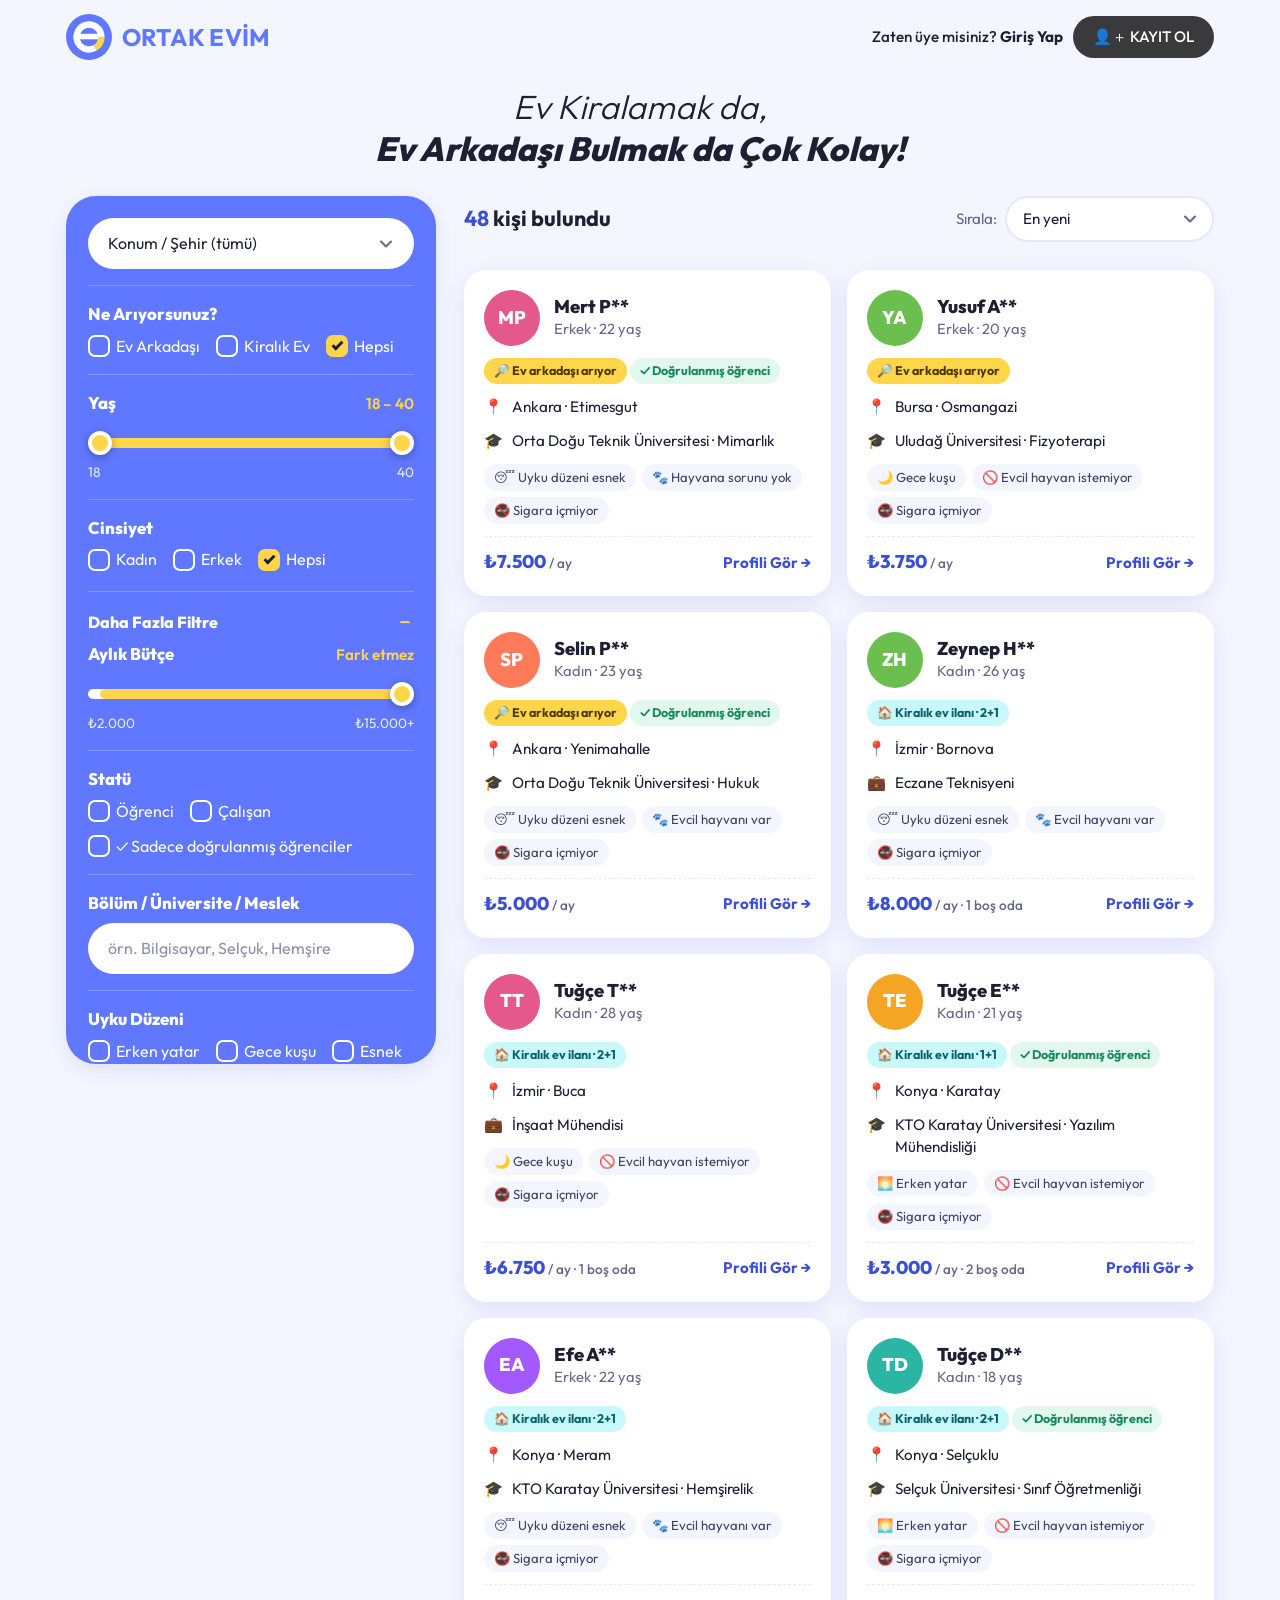
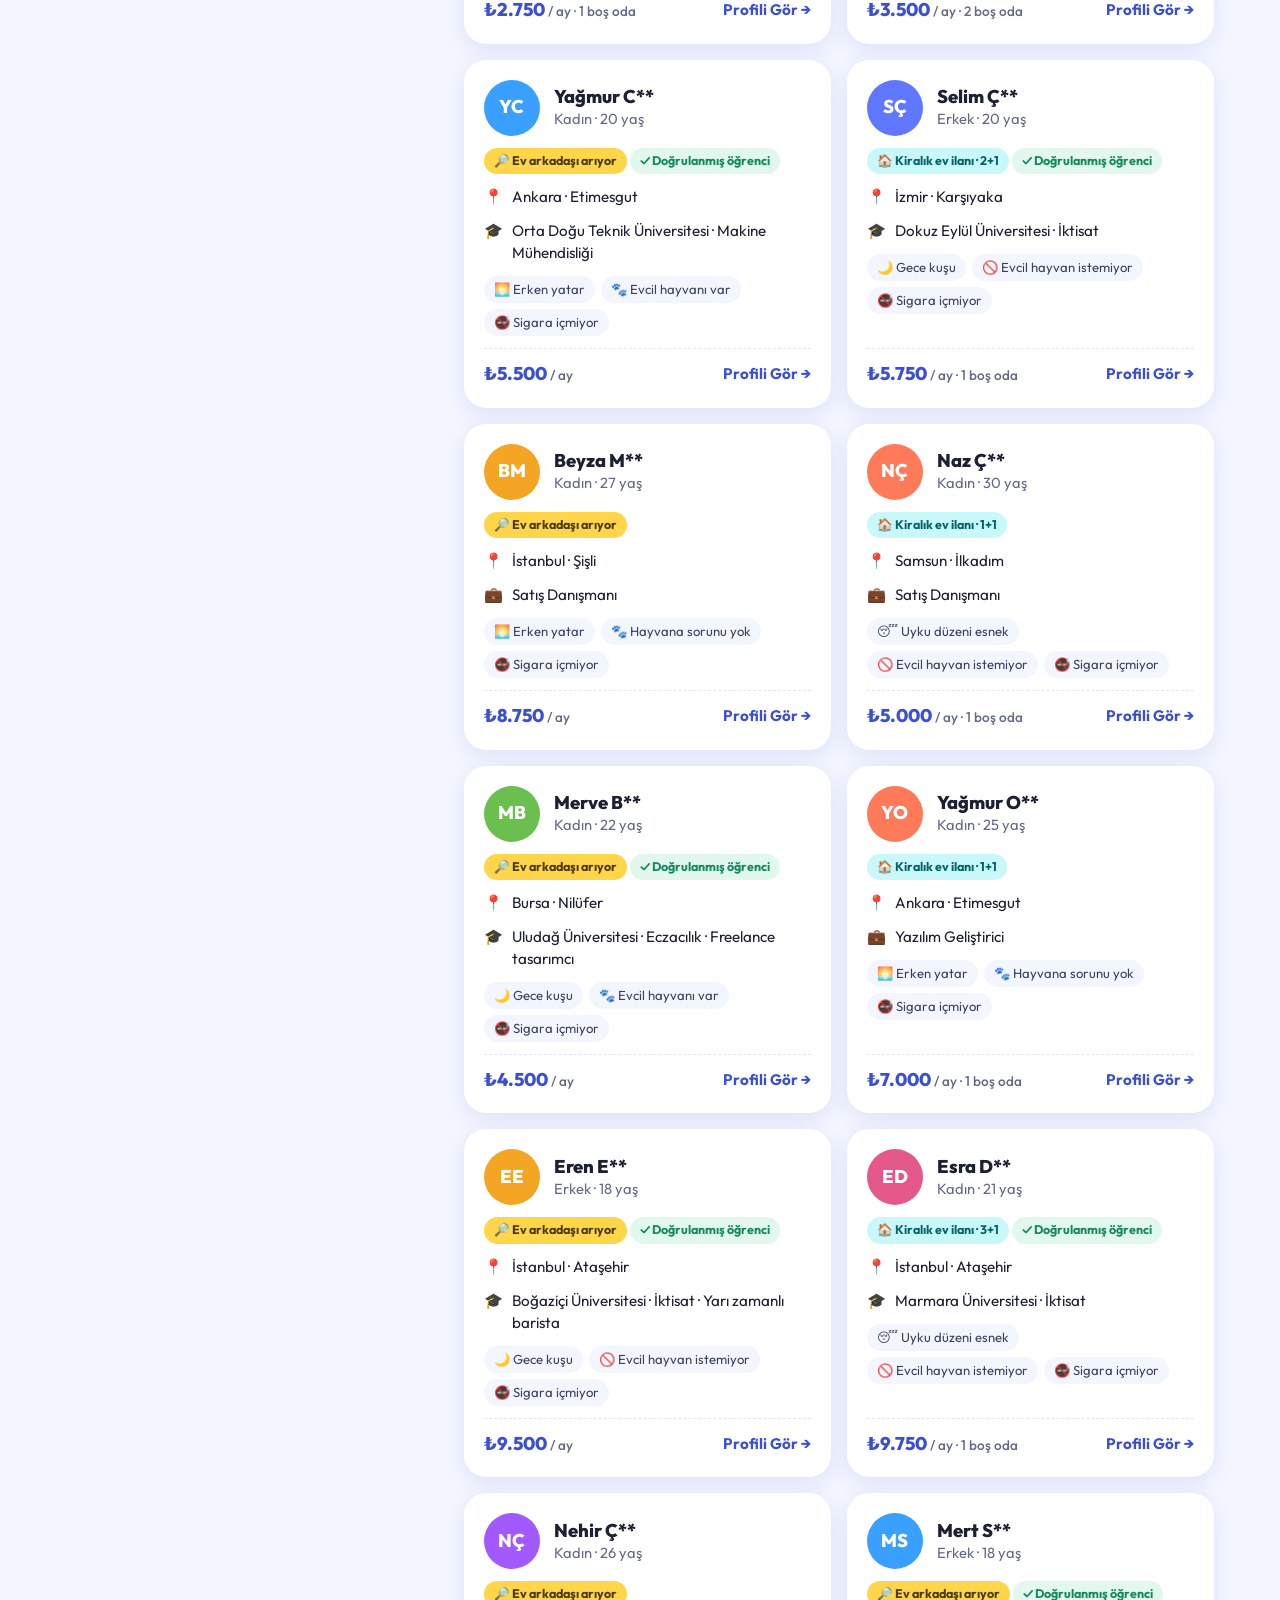
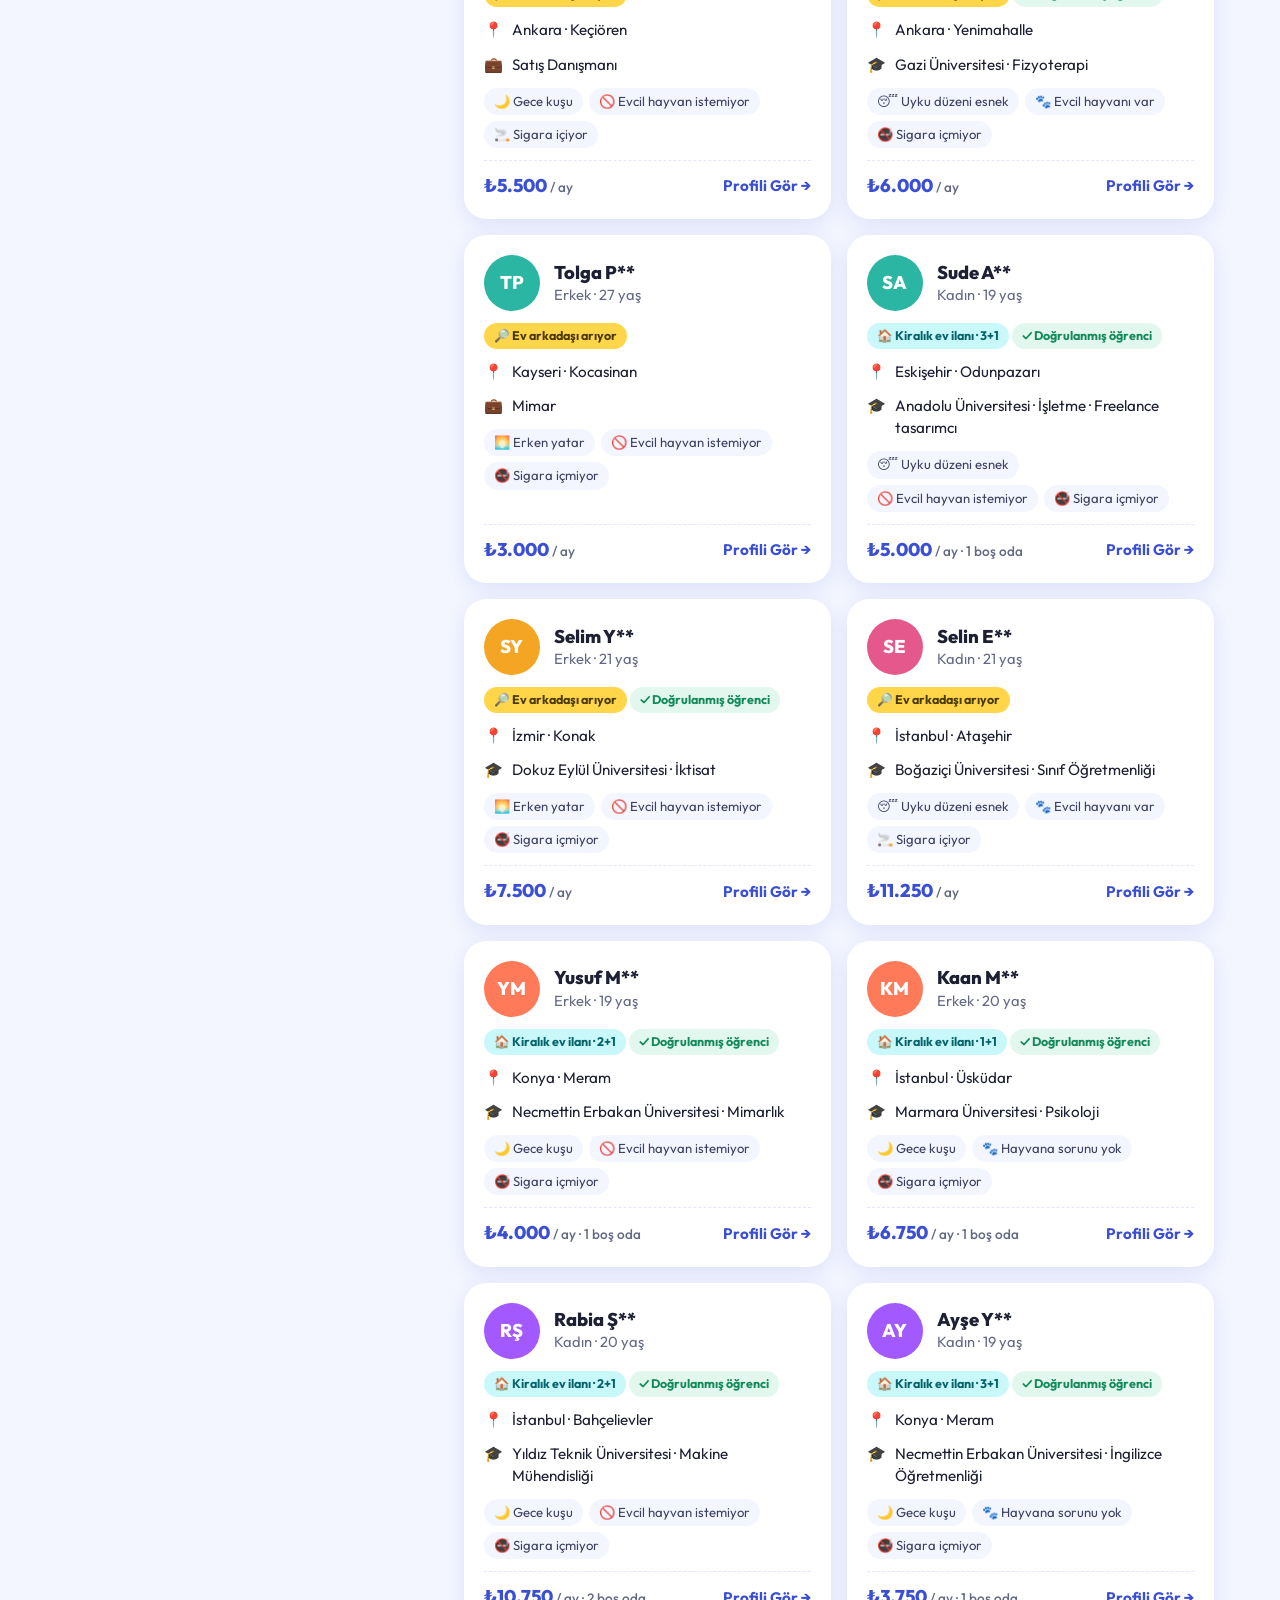
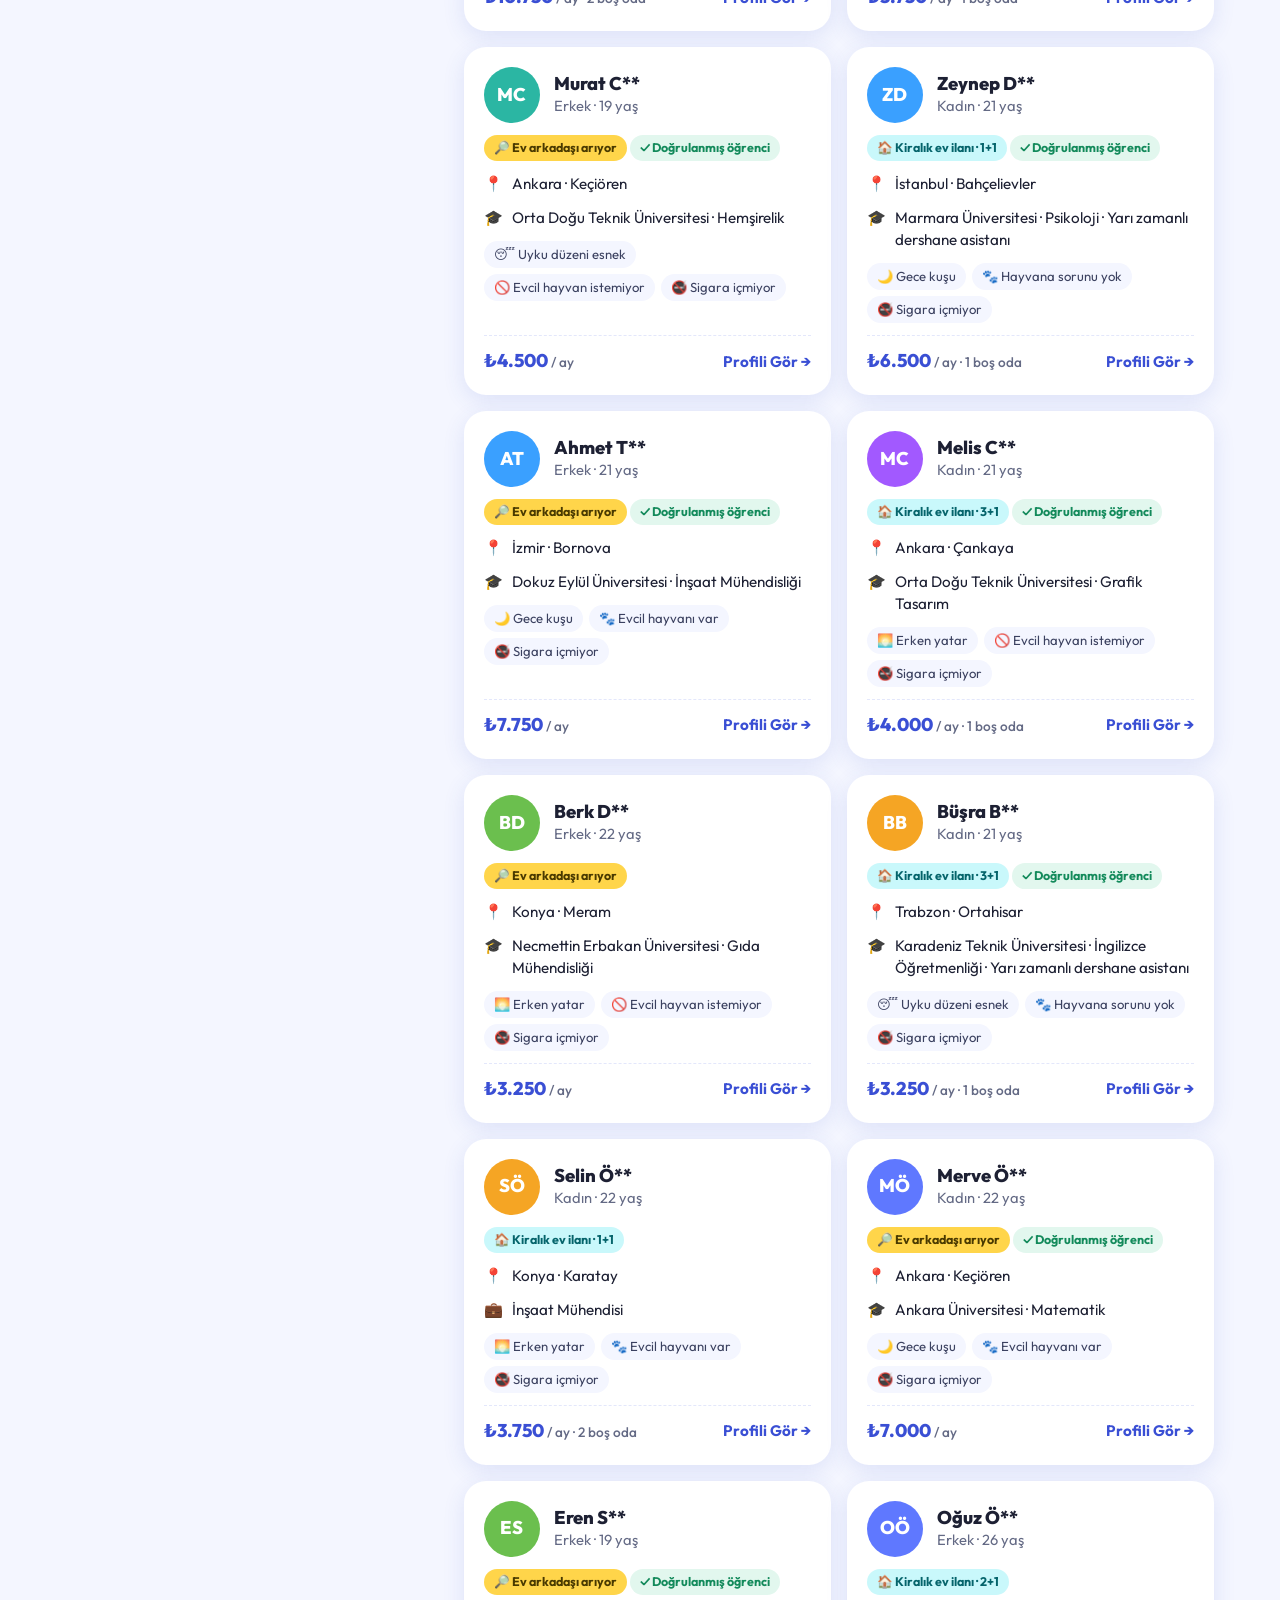
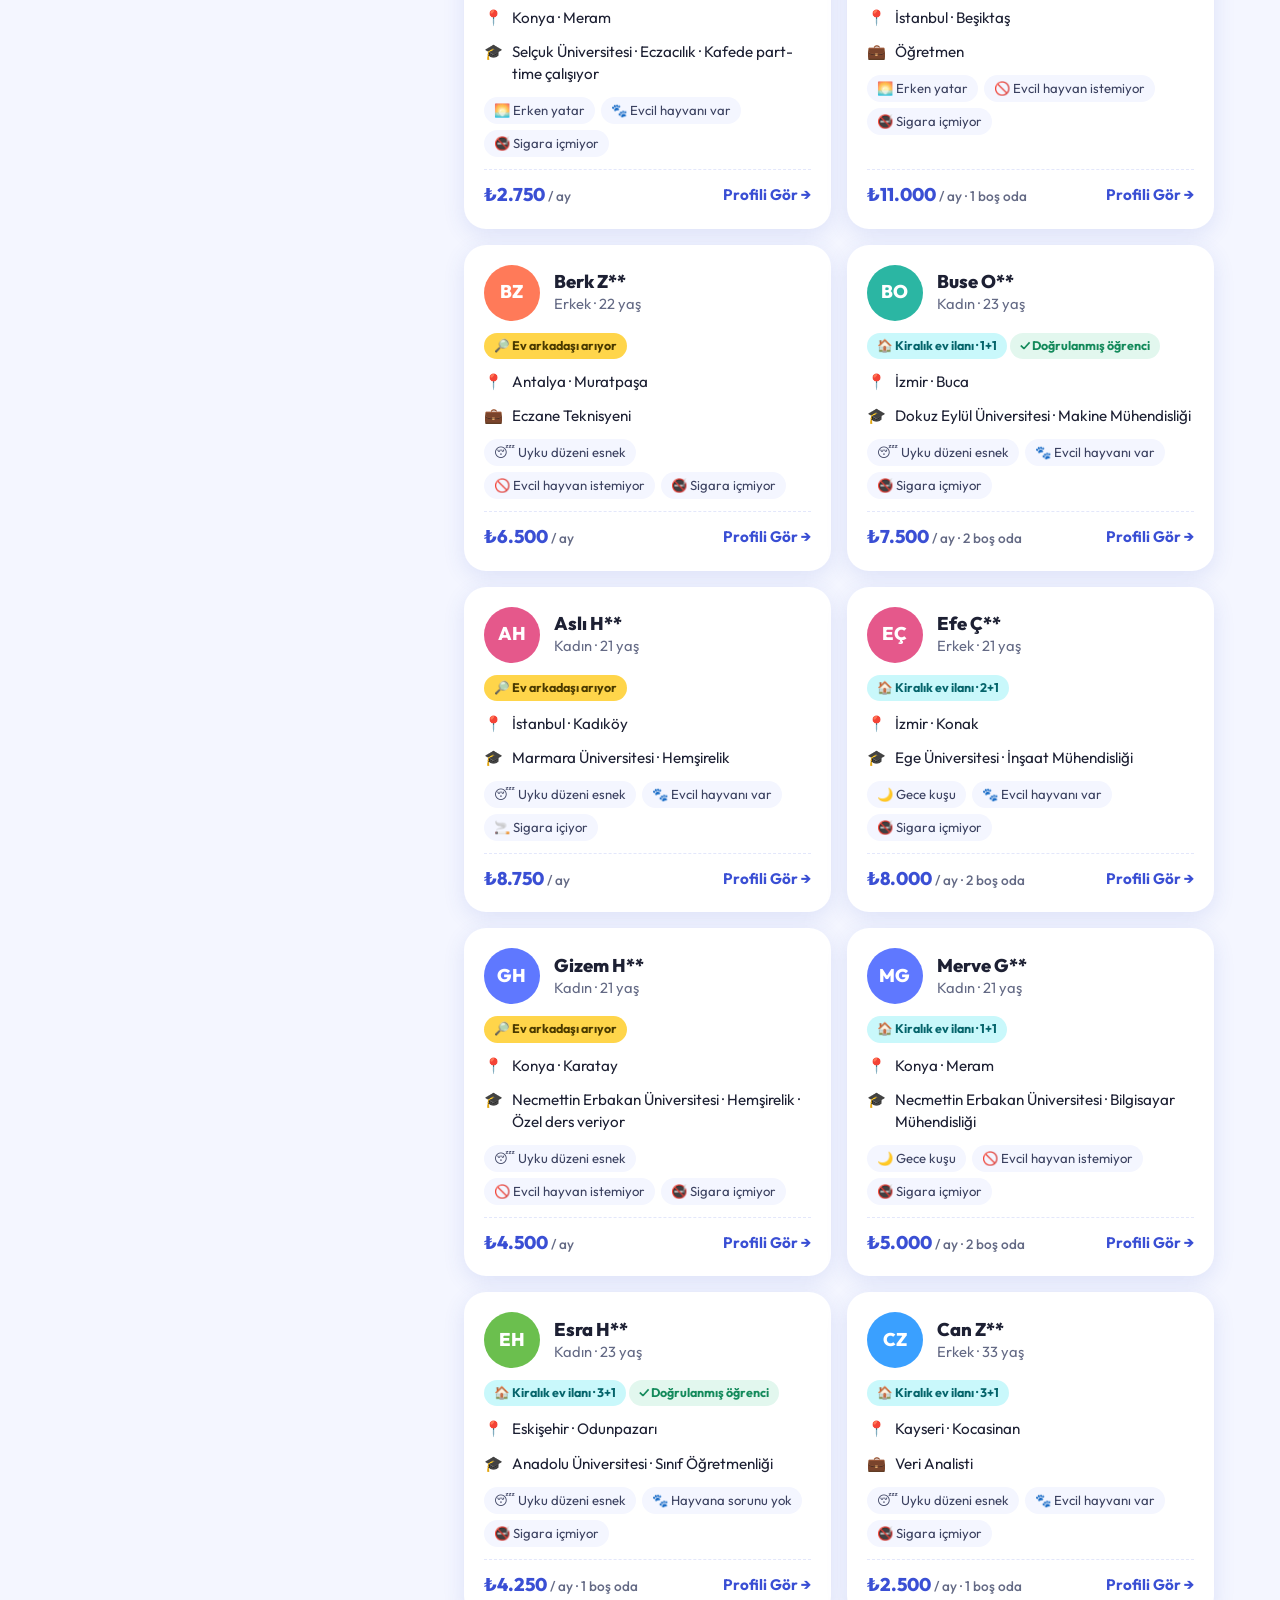
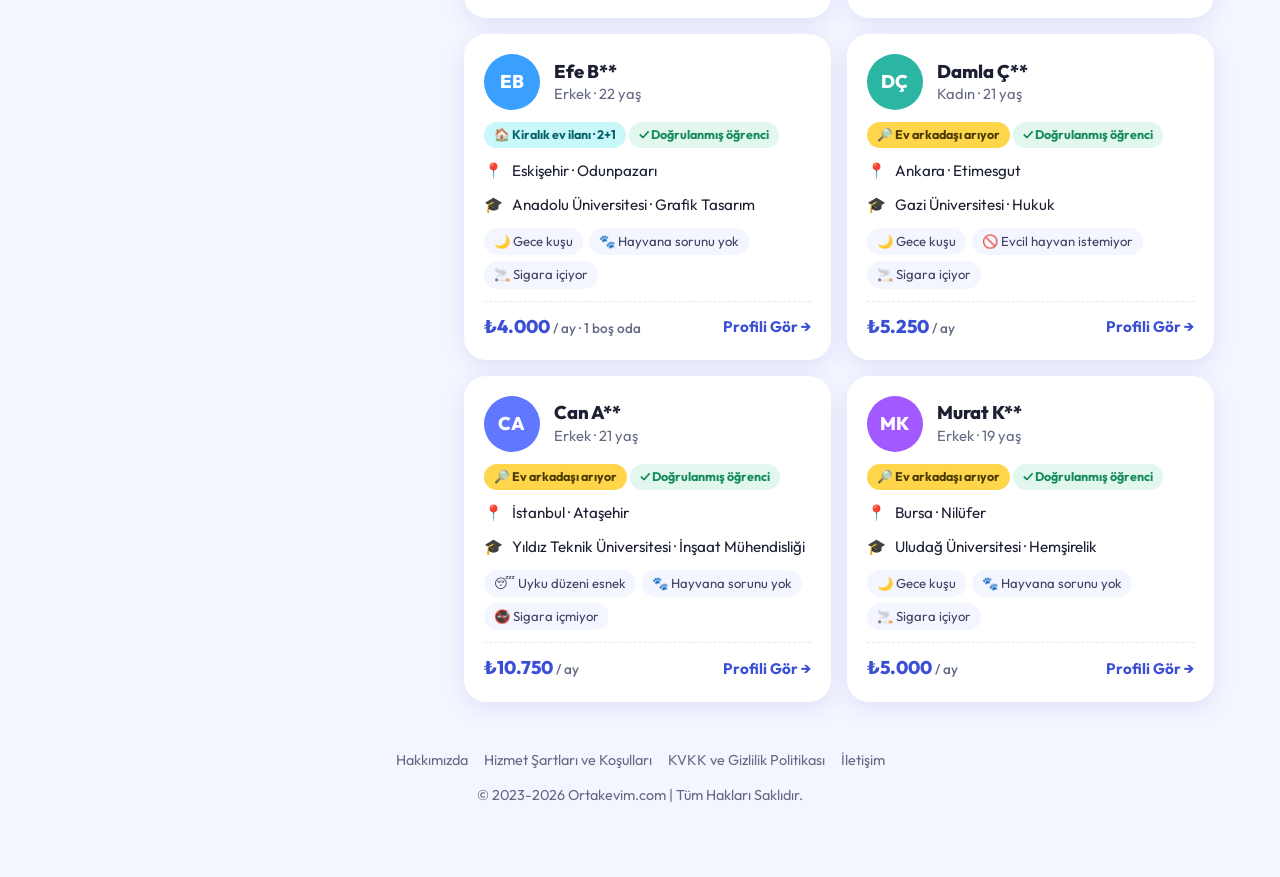
==== ortak-evim/index.html @ d99aea4a "Add Ortak Evim user filter and profile view prototype (HTML) Filter panel with 11 filters, 48 mock u" ====
<!DOCTYPE html>
<html lang="tr">
<head>
  <meta charset="utf-8">
  <meta name="viewport" content="width=device-width, initial-scale=1">
  <title>Ortak Evim | Ev Arkadaşı Bul</title>
  <meta name="description" content="Konum, yaş, bütçe ve yaşam tarzına göre ev arkadaşı ve kiralık ev ilanlarını filtrele.">
  <link rel="preconnect" href="https://fonts.googleapis.com">
  <link rel="preconnect" href="https://fonts.gstatic.com" crossorigin>
  <link href="https://fonts.googleapis.com/css2?family=Outfit:ital,wght@0,300;0,500;0,700;0,800;1,300;1,800&display=swap" rel="stylesheet">
  <link rel="stylesheet" href="assets/css/style.css">
</head>
<body>
<div class="page">

  <header class="topbar">
    <a class="brand" href="index.html" aria-label="Ortak Evim ana sayfa">
      <svg viewBox="0 0 100 100" aria-hidden="true">
        <circle cx="50" cy="50" r="50" fill="#5f78ff"/>
        <path d="M77 50A27 27 0 1 0 63.5 73.4" fill="none" stroke="#fff" stroke-width="14"/>
        <rect x="23" y="43" width="54" height="12" fill="#fff"/>
        <path d="M77 50A27 27 0 0 1 63.5 73.4" fill="none" stroke="#ffd54a" stroke-width="14"/>
      </svg>
      ORTAK EVİM
    </a>
    <nav aria-label="Hesap">
      <a class="hide-sm" href="#">Zaten üye misiniz? <strong>Giriş Yap</strong></a>
      <a class="btn-pill btn-dark" href="#">👤＋ KAYIT OL</a>
    </nav>
  </header>

  <section class="hero">
    <h1>Ev Kiralamak da, <strong>Ev Arkadaşı Bulmak da Çok Kolay!</strong></h1>
  </section>

  <div class="layout">

    <!-- ================= FİLTRE PANELİ ================= -->
    <form class="filters" id="filterForm" aria-label="Filtreler" autocomplete="off" onsubmit="return false">
      <h2 class="sr-only">Filtreler</h2>

      <!-- 1. Konum -->
      <div class="group">
        <label class="sr-only" for="fSehir">Konum / Şehir</label>
        <select id="fSehir" class="select-pill"></select>
      </div>

      <!-- 2. Ne arıyorsunuz -->
      <div class="group">
        <p class="field-title">Ne Arıyorsunuz?</p>
        <div class="checks" data-group="tur">
          <label><input type="checkbox" value="ev-arkadasi"> Ev Arkadaşı</label>
          <label><input type="checkbox" value="kiralik-ev"> Kiralık Ev</label>
          <label><input type="checkbox" value="all"> Hepsi</label>
        </div>
      </div>

      <!-- 3. Yaş -->
      <div class="group">
        <p class="field-title">Yaş <small id="yasLabel">18 – 40</small></p>
        <div class="range" id="yasRange">
          <div class="track"></div><div class="fill"></div>
          <input type="range" id="fYasMin" min="18" max="40" step="1" value="18" aria-label="En düşük yaş">
          <input type="range" id="fYasMax" min="18" max="40" step="1" value="40" aria-label="En yüksek yaş">
        </div>
        <div class="range-scale"><span>18</span><span>40</span></div>
      </div>

      <!-- 4. Cinsiyet -->
      <div class="group">
        <p class="field-title">Cinsiyet</p>
        <div class="checks" data-group="cins">
          <label><input type="checkbox" value="kadin"> Kadın</label>
          <label><input type="checkbox" value="erkek"> Erkek</label>
          <label><input type="checkbox" value="all"> Hepsi</label>
        </div>
      </div>

      <!-- Detaylı filtreler (teklif formundaki yaşam tarzı kriterleri) -->
      <details class="more" id="moreFilters">
        <summary>Daha Fazla Filtre</summary>

        <div class="group">
          <p class="field-title">Aylık Bütçe <small id="butceLabel">Fark etmez</small></p>
          <div class="range" id="butceRange">
            <div class="track"></div><div class="fill"></div>
            <input type="range" id="fButce" min="2000" max="15000" step="500" value="15000" aria-label="En yüksek aylık bütçe">
          </div>
          <div class="range-scale"><span>₺2.000</span><span>₺15.000+</span></div>
        </div>

        <div class="group">
          <p class="field-title">Statü</p>
          <div class="checks" data-group="statu">
            <label><input type="checkbox" value="ogrenci"> Öğrenci</label>
            <label><input type="checkbox" value="calisan"> Çalışan</label>
          </div>
          <div class="checks" style="margin-top:12px">
            <label><input type="checkbox" id="fDogru"> ✓ Sadece doğrulanmış öğrenciler</label>
          </div>
        </div>

        <div class="group">
          <label class="field-title" for="fQ">Bölüm / Üniversite / Meslek</label>
          <input type="search" id="fQ" class="input-pill" placeholder="örn. Bilgisayar, Selçuk, Hemşire">
        </div>

        <div class="group">
          <p class="field-title">Uyku Düzeni</p>
          <div class="checks" data-group="uyku">
            <label><input type="checkbox" value="erken"> Erken yatar</label>
            <label><input type="checkbox" value="gece"> Gece kuşu</label>
            <label><input type="checkbox" value="esnek"> Esnek</label>
          </div>
        </div>

        <div class="group">
          <p class="field-title">Ders / Çalışma Düzeni</p>
          <div class="checks checks--col" data-group="calisma">
            <label><input type="checkbox" value="sessiz"> Evde sessizlik ister</label>
            <label><input type="checkbox" value="disari"> Dışarıda çalışır</label>
            <label><input type="checkbox" value="esnek"> Fark etmez</label>
          </div>
        </div>

        <div class="group">
          <p class="field-title">Evcil Hayvan</p>
          <div class="checks checks--col" data-group="hayvan">
            <label><input type="checkbox" value="sahibi"> Evcil hayvanı var</label>
            <label><input type="checkbox" value="sorun-degil"> Hayvana sorunu yok</label>
            <label><input type="checkbox" value="istemiyor"> Evcil hayvan istemiyor</label>
          </div>
        </div>

        <div class="group">
          <p class="field-title">Sigara</p>
          <div class="checks" data-group="sigara">
            <label><input type="checkbox" value="icmiyor"> İçmiyor</label>
            <label><input type="checkbox" value="icer"> İçiyor</label>
          </div>
        </div>
      </details>

      <div class="filters-actions">
        <button type="button" class="btn-pill btn-cyan" id="btnAra">🔍 ARA <span id="araCount"></span></button>
        <button type="button" class="link-btn" id="btnReset">Filtreleri temizle</button>
      </div>
    </form>

    <!-- ================= SONUÇLAR ================= -->
    <main id="results" tabindex="-1">
      <div class="results-head">
        <h2 aria-live="polite"><span id="resCount">0</span> kişi bulundu</h2>
        <div class="sort">
          <label for="fSirala">Sırala:</label>
          <select id="fSirala" class="select-pill select-pill--sm">
            <option value="yeni">En yeni</option>
            <option value="butce-artan">Bütçe (artan)</option>
            <option value="butce-azalan">Bütçe (azalan)</option>
            <option value="yas-artan">Yaş (küçükten büyüğe)</option>
          </select>
        </div>
      </div>
      <div class="active-chips" id="activeChips"></div>
      <div class="grid" id="grid"></div>
    </main>
  </div>

  <footer class="site">
    <p><a href="#">Hakkımızda</a><a href="#">Hizmet Şartları ve Koşulları</a><a href="#">KVKK ve Gizlilik Politikası</a><a href="#">İletişim</a></p>
    <p>© 2023-2026 Ortakevim.com | Tüm Hakları Saklıdır.</p>
  </footer>
</div>

<script src="assets/js/users.js"></script>
<script src="assets/js/common.js"></script>
<script src="assets/js/filter.js"></script>
</body>
</html>
---- ortak-evim/assets/css/style.css ----
/* Ortak Evim - arayüz stilleri (mobil öncelikli) */
:root {
  --blue: #5f78ff;
  --blue-600: #4a63f0;
  --blue-700: #3a4fd4;
  --yellow: #ffd54a;
  --cyan: #2de6f2;
  --ink: #1d2033;
  --muted: #646a85;
  --bg: #f4f6ff;
  --card: #fff;
  --dark: #3a3a3d;
  --line: #e3e7fb;
  --ok: #138a5b;
  --radius: 22px;
  --shadow: 0 6px 22px rgba(60, 80, 200, 0.12);
  --thumb: 24px;
}

*, *::before, *::after { box-sizing: border-box; }
html { scroll-behavior: smooth; }
body {
  margin: 0;
  font-family: "Outfit", system-ui, -apple-system, "Segoe UI", Roboto, sans-serif;
  background: var(--bg);
  color: var(--ink);
  line-height: 1.45;
  -webkit-font-smoothing: antialiased;
}
a { color: inherit; }
button { font: inherit; cursor: pointer; }
:focus-visible { outline: 3px solid var(--cyan); outline-offset: 2px; }
.sr-only { position: absolute; width: 1px; height: 1px; overflow: hidden; clip: rect(0 0 0 0); white-space: nowrap; }

.page { max-width: 1180px; margin: 0 auto; padding: 0 16px 56px; }

/* ---------- Üst bar ---------- */
.topbar { display: flex; align-items: center; justify-content: space-between; padding: 14px 0 6px; gap: 12px; }
.brand { display: inline-flex; align-items: center; gap: 10px; text-decoration: none; color: var(--blue); font-weight: 700; font-size: 1.5rem; letter-spacing: 0.01em; }
.brand svg { width: 46px; height: 46px; flex: none; }
.topbar nav { display: flex; gap: 10px; align-items: center; font-size: 0.95rem; }
.topbar nav a { text-decoration: none; font-weight: 500; }
.btn-pill { border: 0; border-radius: 999px; padding: 10px 20px; font-weight: 700; text-decoration: none; display: inline-flex; align-items: center; justify-content: center; gap: 8px; }
.btn-dark { background: var(--dark); color: #fff; }
.btn-cyan { background: var(--cyan); color: #fff; font-size: 1.15rem; padding: 14px 40px; text-shadow: 0 1px 0 rgba(0, 0, 0, 0.08); }
.btn-cyan:hover { filter: brightness(0.95); }
.btn-ghost { background: transparent; color: var(--blue-700); border: 2px solid var(--blue); }
.btn-ghost:hover { background: #eef1ff; }
.btn-yellow { background: var(--yellow); color: var(--ink); }

.hero { text-align: center; padding: 20px 0 26px; }
.hero h1 { margin: 0; font-size: clamp(1.35rem, 4.6vw, 2.1rem); font-weight: 300; font-style: italic; line-height: 1.25; }
.hero h1 strong { display: block; font-weight: 800; }

/* ---------- Yerleşim ---------- */
.layout { display: grid; grid-template-columns: 370px minmax(0, 1fr); gap: 28px; align-items: start; }

/* ---------- Filtre paneli ---------- */
.filters { background: var(--blue); color: #fff; border-radius: 30px; padding: 22px 22px 26px; box-shadow: var(--shadow); }
.filters h2 { margin: 0 0 14px; font-size: 1.1rem; font-weight: 800; }
.filters .field-title { font-weight: 800; font-size: 1.05rem; margin: 0 0 8px; display: flex; justify-content: space-between; align-items: baseline; gap: 8px; }
.filters .field-title small { font-weight: 600; color: var(--yellow); font-size: 0.95rem; }
.filters .group { padding: 16px 0; border-top: 1px solid rgba(255, 255, 255, 0.22); }
.filters .group:first-of-type { border-top: 0; padding-top: 0; }

.select-pill, .input-pill {
  width: 100%; border: 0; border-radius: 999px; background: #fff; color: var(--ink);
  padding: 14px 20px; font: inherit; font-size: 1rem;
}
.select-pill {
  -webkit-appearance: none; appearance: none; padding-right: 48px; cursor: pointer;
  background-image: url("data:image/svg+xml,%3Csvg xmlns='http://www.w3.org/2000/svg' width='20' height='20' viewBox='0 0 24 24' fill='none' stroke='%23646a85' stroke-width='2.5' stroke-linecap='round' stroke-linejoin='round'%3E%3Cpath d='M6 9l6 6 6-6'/%3E%3C/svg%3E");
  background-repeat: no-repeat; background-position: right 18px center;
}
.input-pill::placeholder { color: #8b90a8; }
.select-pill--sm { padding: 10px 40px 10px 16px; font-size: 0.95rem; width: auto; background-position: right 12px center; }

.checks { display: flex; flex-wrap: wrap; gap: 10px 16px; }
.checks label { display: inline-flex; align-items: center; gap: 6px; cursor: pointer; font-size: 1rem; user-select: none; }
.checks input { -webkit-appearance: none; appearance: none; width: 22px; height: 22px; margin: 0; flex: none; border: 2px solid #fff; border-radius: 7px; background: transparent; display: grid; place-content: center; cursor: pointer; }
.checks input::after { content: ""; width: 11px; height: 6px; border-left: 3px solid var(--ink); border-bottom: 3px solid var(--ink); transform: rotate(-45deg) translate(1px, -1px); opacity: 0; }
.checks input:checked { background: var(--yellow); border-color: var(--yellow); }
.checks input:checked::after { opacity: 1; }
.checks--col { flex-direction: column; gap: 10px; }

/* Çift tutamaklı aralık kaydırıcısı */
.range { position: relative; height: 40px; margin-top: 4px; --a: 0; --b: 1; }
.range .track, .range .fill { position: absolute; top: 15px; height: 10px; border-radius: 999px; }
.range .track { left: 0; right: 0; background: #fff; }
.range .fill { background: var(--yellow); left: calc(var(--thumb) / 2 + var(--a) * (100% - var(--thumb))); width: calc((var(--b) - var(--a)) * (100% - var(--thumb))); }
.range input[type="range"] { position: absolute; left: 0; top: 0; width: 100%; height: 40px; margin: 0; background: none; pointer-events: none; -webkit-appearance: none; appearance: none; }
.range input[type="range"]::-webkit-slider-runnable-track { background: transparent; height: 40px; }
.range input[type="range"]::-moz-range-track { background: transparent; }
.range input[type="range"]::-webkit-slider-thumb { -webkit-appearance: none; pointer-events: auto; width: var(--thumb); height: var(--thumb); margin-top: 8px; border-radius: 50%; background: var(--yellow); border: 4px solid #fff; box-shadow: 0 2px 8px rgba(0, 0, 0, 0.3); cursor: grab; }
.range input[type="range"]::-moz-range-thumb { pointer-events: auto; width: calc(var(--thumb) - 8px); height: calc(var(--thumb) - 8px); border-radius: 50%; background: var(--yellow); border: 4px solid #fff; box-shadow: 0 2px 8px rgba(0, 0, 0, 0.3); cursor: grab; }
.range input[type="range"]:focus-visible::-webkit-slider-thumb { outline: 3px solid var(--cyan); }
.range-scale { display: flex; justify-content: space-between; font-size: 0.85rem; opacity: 0.85; }

.more { margin-top: 4px; border-top: 1px solid rgba(255, 255, 255, 0.22); }
.more > summary { list-style: none; cursor: pointer; padding: 16px 0 6px; font-weight: 800; display: flex; justify-content: space-between; align-items: center; }
.more > summary::-webkit-details-marker { display: none; }
.more > summary::after { content: "＋"; font-size: 1.2rem; color: var(--yellow); }
.more[open] > summary::after { content: "－"; }

.filters-actions { display: flex; flex-direction: column; align-items: center; gap: 10px; margin-top: 18px; }
.link-btn { background: none; border: 0; color: #fff; text-decoration: underline; font-size: 0.95rem; padding: 4px 8px; }

/* ---------- Sonuçlar ---------- */
.results-head { display: flex; flex-wrap: wrap; align-items: center; justify-content: space-between; gap: 10px 16px; margin-bottom: 12px; }
.results-head h2 { margin: 0; font-size: 1.35rem; }
.results-head h2 span { color: var(--blue-700); }
.sort { display: flex; align-items: center; gap: 8px; color: var(--muted); font-size: 0.95rem; }
.sort .select-pill { border: 2px solid var(--line); color: var(--ink); }

.active-chips { display: flex; flex-wrap: wrap; gap: 8px; margin-bottom: 16px; min-height: 0; }
.chip-x { display: inline-flex; align-items: center; gap: 6px; background: #e8ecff; color: var(--blue-700); border: 0; border-radius: 999px; padding: 6px 12px; font-size: 0.9rem; font-weight: 600; }
.chip-x:hover { background: #d9e0ff; }

.grid { display: grid; grid-template-columns: repeat(auto-fill, minmax(290px, 1fr)); gap: 16px; }

.card { background: var(--card); border-radius: var(--radius); padding: 18px; box-shadow: var(--shadow); display: flex; flex-direction: column; gap: 12px; text-decoration: none; color: inherit; border: 2px solid transparent; transition: transform 0.15s, border-color 0.15s; }
.card:hover { transform: translateY(-3px); border-color: var(--blue); }
.card-top { display: flex; gap: 14px; align-items: center; }
.card-name { font-size: 1.15rem; font-weight: 800; margin: 0; line-height: 1.2; }
.card-sub { color: var(--muted); font-size: 0.92rem; }
.card-line { font-size: 0.95rem; display: flex; gap: 8px; align-items: flex-start; }
.card-line .ic { flex: none; width: 1.3em; text-align: center; }
.badge { display: inline-block; font-size: 0.78rem; font-weight: 700; padding: 4px 10px; border-radius: 999px; }
.badge--find { background: var(--yellow); color: #4a3a00; }
.badge--home { background: #c9f8fb; color: #05646b; }
.verified { display: inline-block; font-size: 0.78rem; font-weight: 700; color: var(--ok); background: #e2f7ee; padding: 4px 10px; border-radius: 999px; }
.tags { display: flex; flex-wrap: wrap; gap: 6px; }
.tag { font-size: 0.82rem; background: var(--bg); color: #3b4160; padding: 4px 10px; border-radius: 999px; }
.card-foot { margin-top: auto; display: flex; justify-content: space-between; align-items: center; padding-top: 12px; border-top: 1px dashed var(--line); }
.price { font-weight: 800; font-size: 1.15rem; color: var(--blue-700); }
.price small { font-weight: 500; color: var(--muted); font-size: 0.85rem; }
.see { font-weight: 700; color: var(--blue-700); font-size: 0.95rem; }

.avatar { display: inline-grid; place-content: center; border-radius: 50%; color: #fff; font-weight: 800; flex: none; letter-spacing: 0.02em; }
.avatar--md { width: 56px; height: 56px; font-size: 1.15rem; }
.avatar--lg { width: 104px; height: 104px; font-size: 2.2rem; }

.empty { background: #fff; border-radius: var(--radius); padding: 40px 24px; text-align: center; box-shadow: var(--shadow); }
.empty .big { font-size: 2.6rem; }
.empty h3 { margin: 8px 0 6px; }
.empty p { color: var(--muted); margin: 0 0 18px; }

/* ---------- Profil sayfası ---------- */
.back { display: inline-flex; gap: 6px; align-items: center; margin: 14px 0; color: var(--blue-700); font-weight: 700; text-decoration: none; }
.back:hover { text-decoration: underline; }
.profile-grid { display: grid; grid-template-columns: minmax(0, 1.6fr) minmax(0, 1fr); gap: 20px; align-items: start; }
.panel { background: #fff; border-radius: var(--radius); padding: 22px; box-shadow: var(--shadow); }
.panel + .panel { margin-top: 20px; }
.panel h2 { margin: 0 0 14px; font-size: 1.1rem; }
.profile-head { display: flex; gap: 20px; align-items: center; flex-wrap: wrap; background: var(--blue); color: #fff; border-radius: var(--radius); padding: 24px; box-shadow: var(--shadow); }
.profile-head h1 { margin: 0 0 4px; font-size: 1.8rem; line-height: 1.15; }
.profile-head .meta { opacity: 0.92; margin-bottom: 10px; }
.profile-head .verified { background: #fff; }
.info-list { display: grid; grid-template-columns: 1fr 1fr; gap: 14px 20px; margin: 0; }
.info-list dt { font-size: 0.82rem; color: var(--muted); }
.info-list dd { margin: 2px 0 0; font-weight: 600; }
.info-list .span2 { grid-column: 1 / -1; }
.lifestyle { display: grid; grid-template-columns: repeat(auto-fit, minmax(200px, 1fr)); gap: 10px; }
.lifestyle div { background: var(--bg); border-radius: 14px; padding: 12px 14px; font-weight: 600; font-size: 0.95rem; }
.lifestyle div small { display: block; font-weight: 500; color: var(--muted); font-size: 0.78rem; margin-bottom: 2px; }
.about { margin: 0; font-size: 1.02rem; }
.side-price { font-size: 2rem; font-weight: 800; color: var(--blue-700); margin: 0; }
.side-price small { font-size: 1rem; font-weight: 500; color: var(--muted); }
.actions { display: grid; gap: 10px; margin-top: 16px; }
.notice { background: #fff8dc; border: 1px solid #f1dc82; border-radius: 14px; padding: 12px 14px; font-size: 0.88rem; margin-top: 16px; }
.notice strong { display: block; margin-bottom: 2px; }
.similar { display: grid; gap: 10px; }
.similar a { display: flex; gap: 12px; align-items: center; text-decoration: none; padding: 8px; border-radius: 14px; }
.similar a:hover { background: var(--bg); }
.similar .avatar--sm { width: 42px; height: 42px; font-size: 0.95rem; }
.similar b { display: block; }
.similar span.s { color: var(--muted); font-size: 0.85rem; }

.toast { position: fixed; left: 50%; bottom: 24px; transform: translate(-50%, 30px); background: var(--dark); color: #fff; padding: 12px 20px; border-radius: 999px; opacity: 0; pointer-events: none; transition: 0.25s; z-index: 50; max-width: calc(100vw - 32px); text-align: center; }
.toast.show { opacity: 1; transform: translate(-50%, 0); }

footer.site { margin-top: 48px; text-align: center; color: var(--muted); font-size: 0.9rem; }
footer.site a { margin: 0 8px; text-decoration: none; }

/* ---------- Duyarlı ---------- */
@media (min-width: 901px) {
  .filters { position: sticky; top: 16px; max-height: calc(100vh - 32px); overflow-y: auto; }
  .more > summary { pointer-events: none; }
  .more > summary::after { content: none; }
}
@media (max-width: 900px) {
  .layout, .profile-grid { grid-template-columns: 1fr; }
  .topbar nav .hide-sm { display: none; }
  .brand { font-size: 1.25rem; }
  .brand svg { width: 40px; height: 40px; }
}
@media (max-width: 480px) {
  .grid { grid-template-columns: 1fr; }
  .info-list { grid-template-columns: 1fr; }
}
@media (prefers-reduced-motion: reduce) {
  * { transition: none !important; scroll-behavior: auto !important; }
}
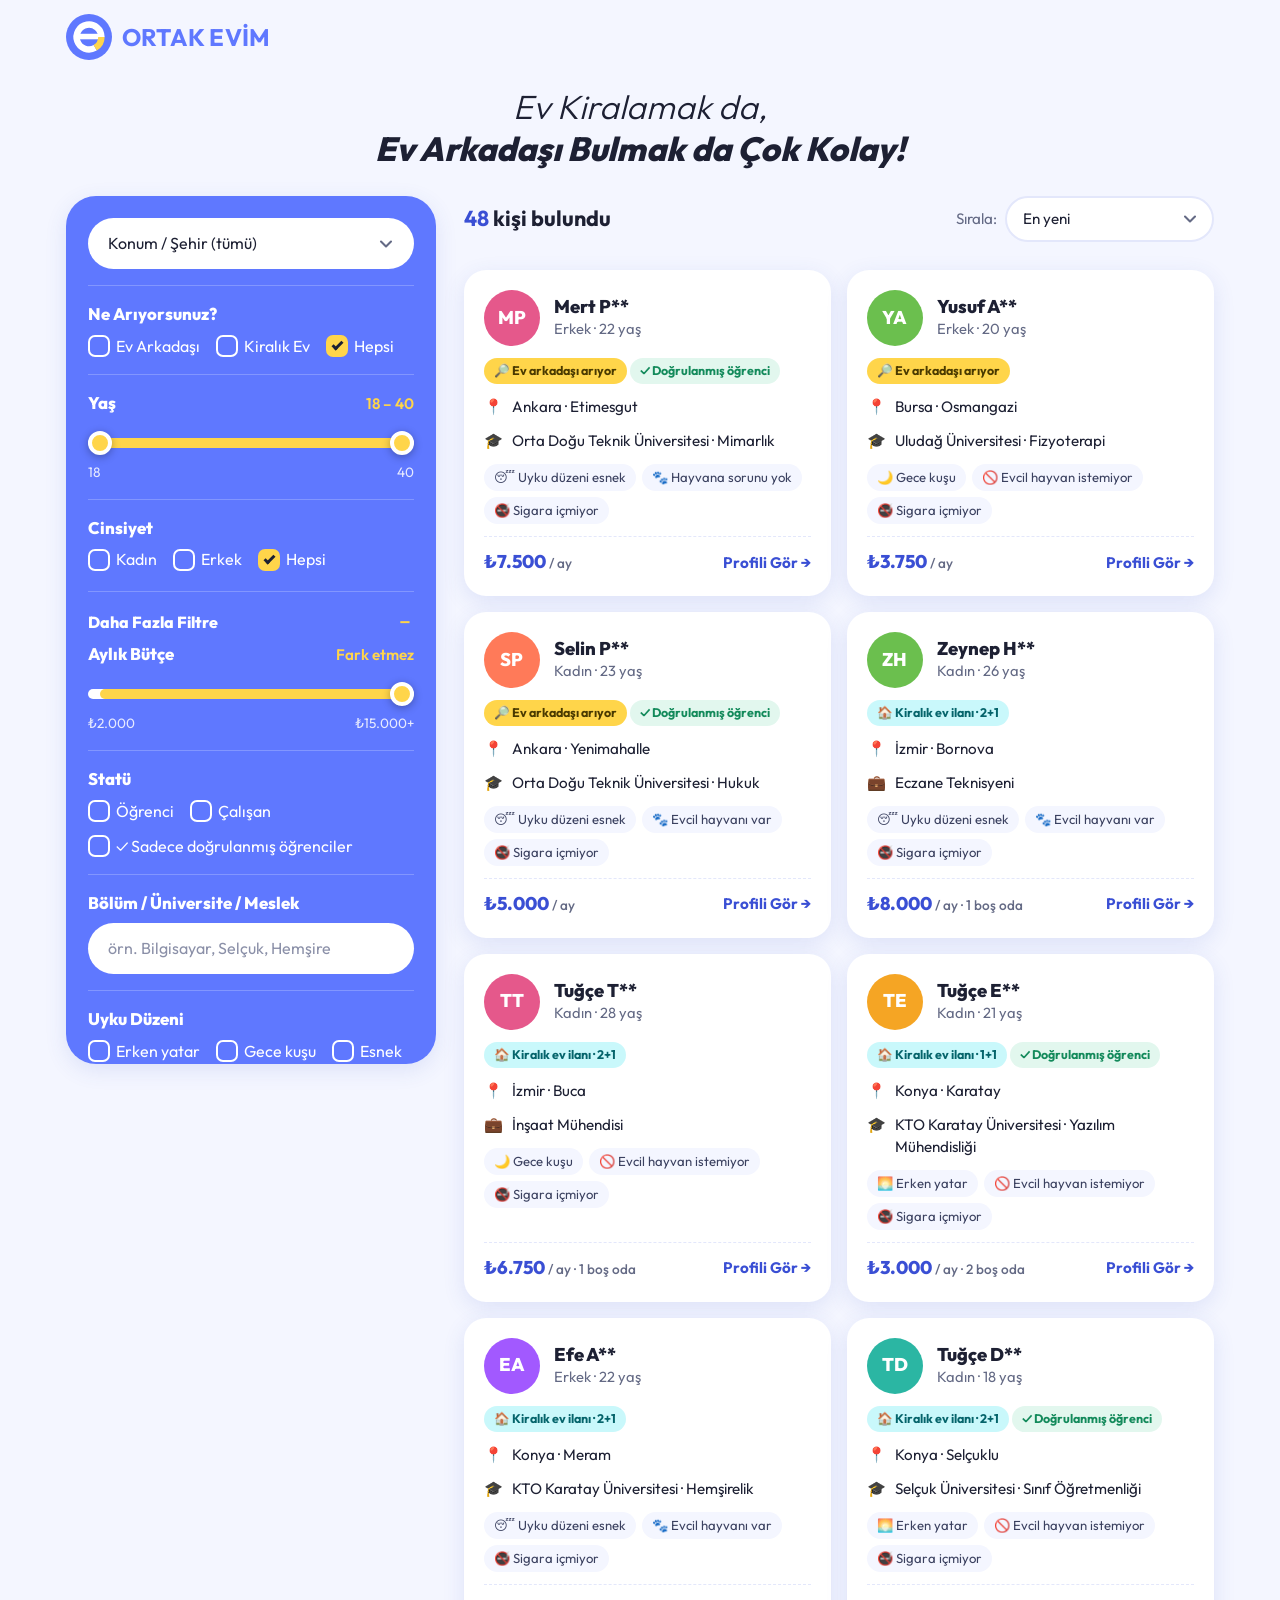
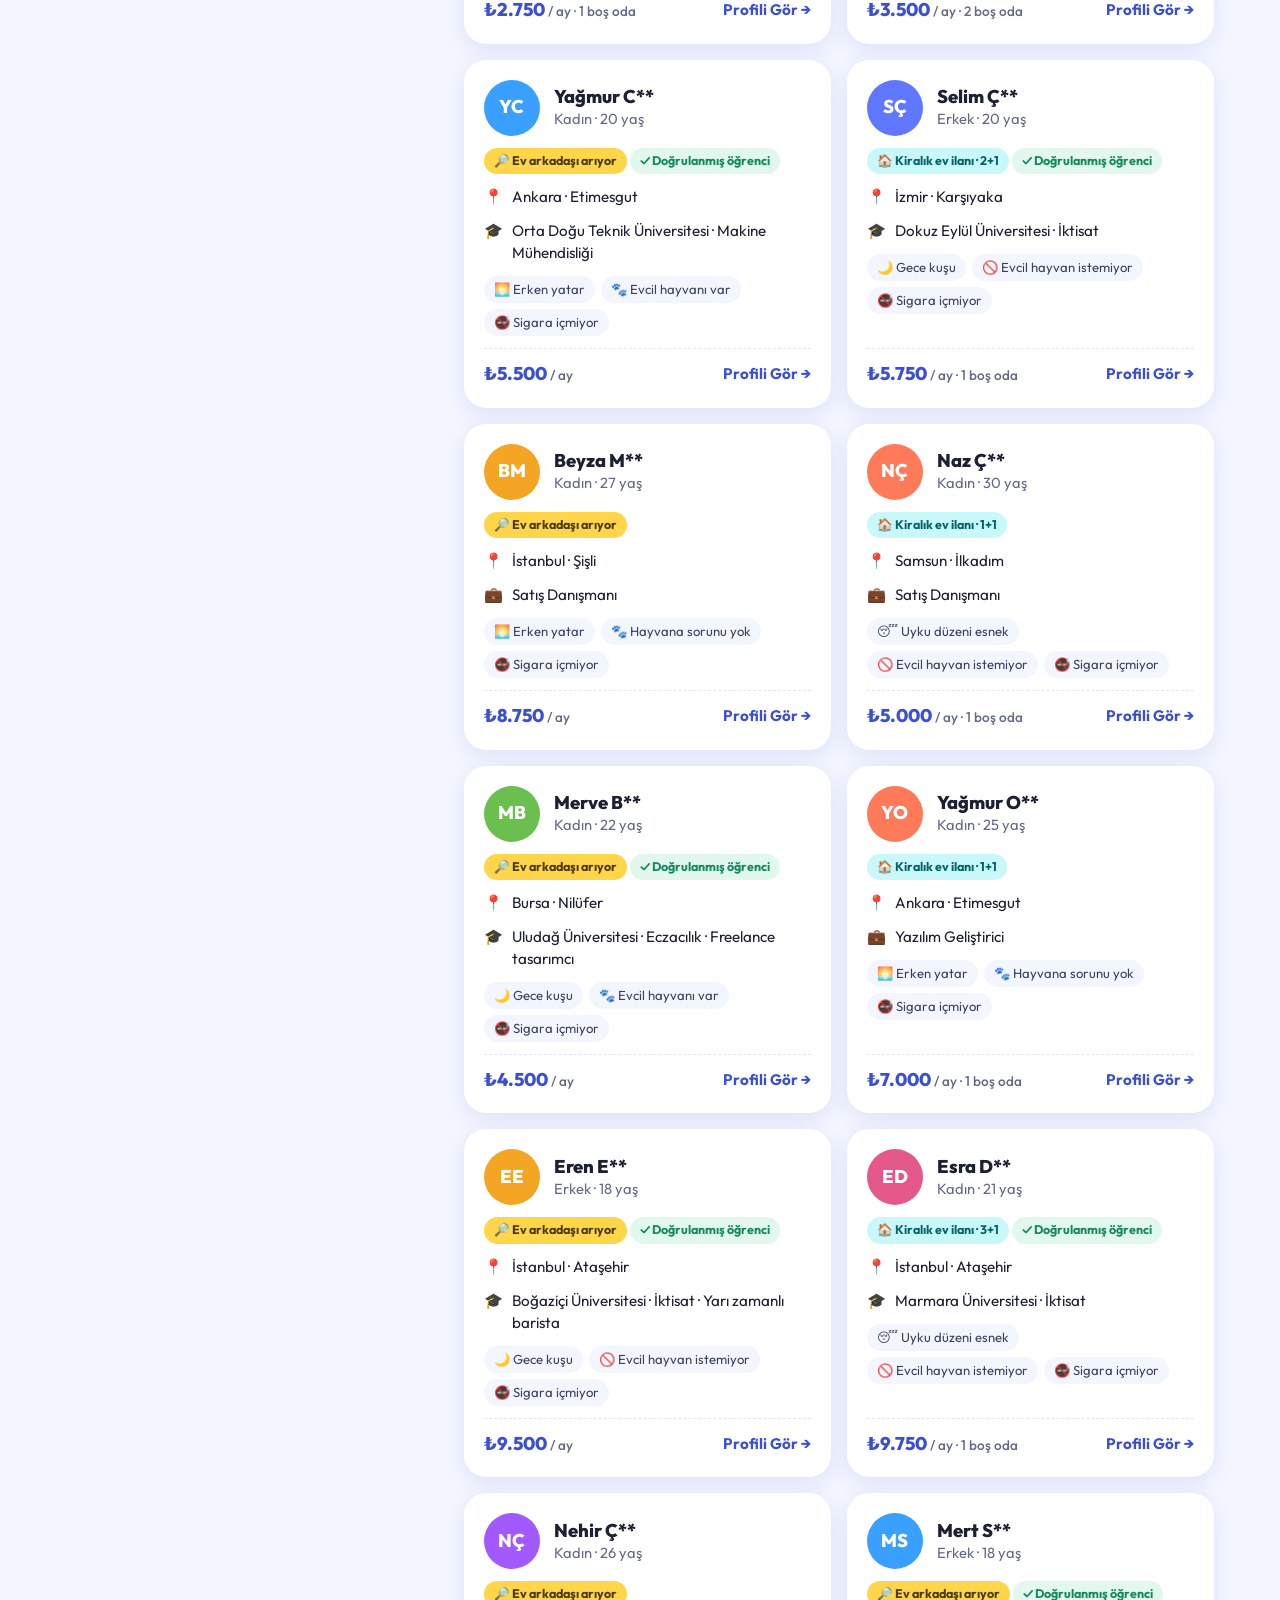
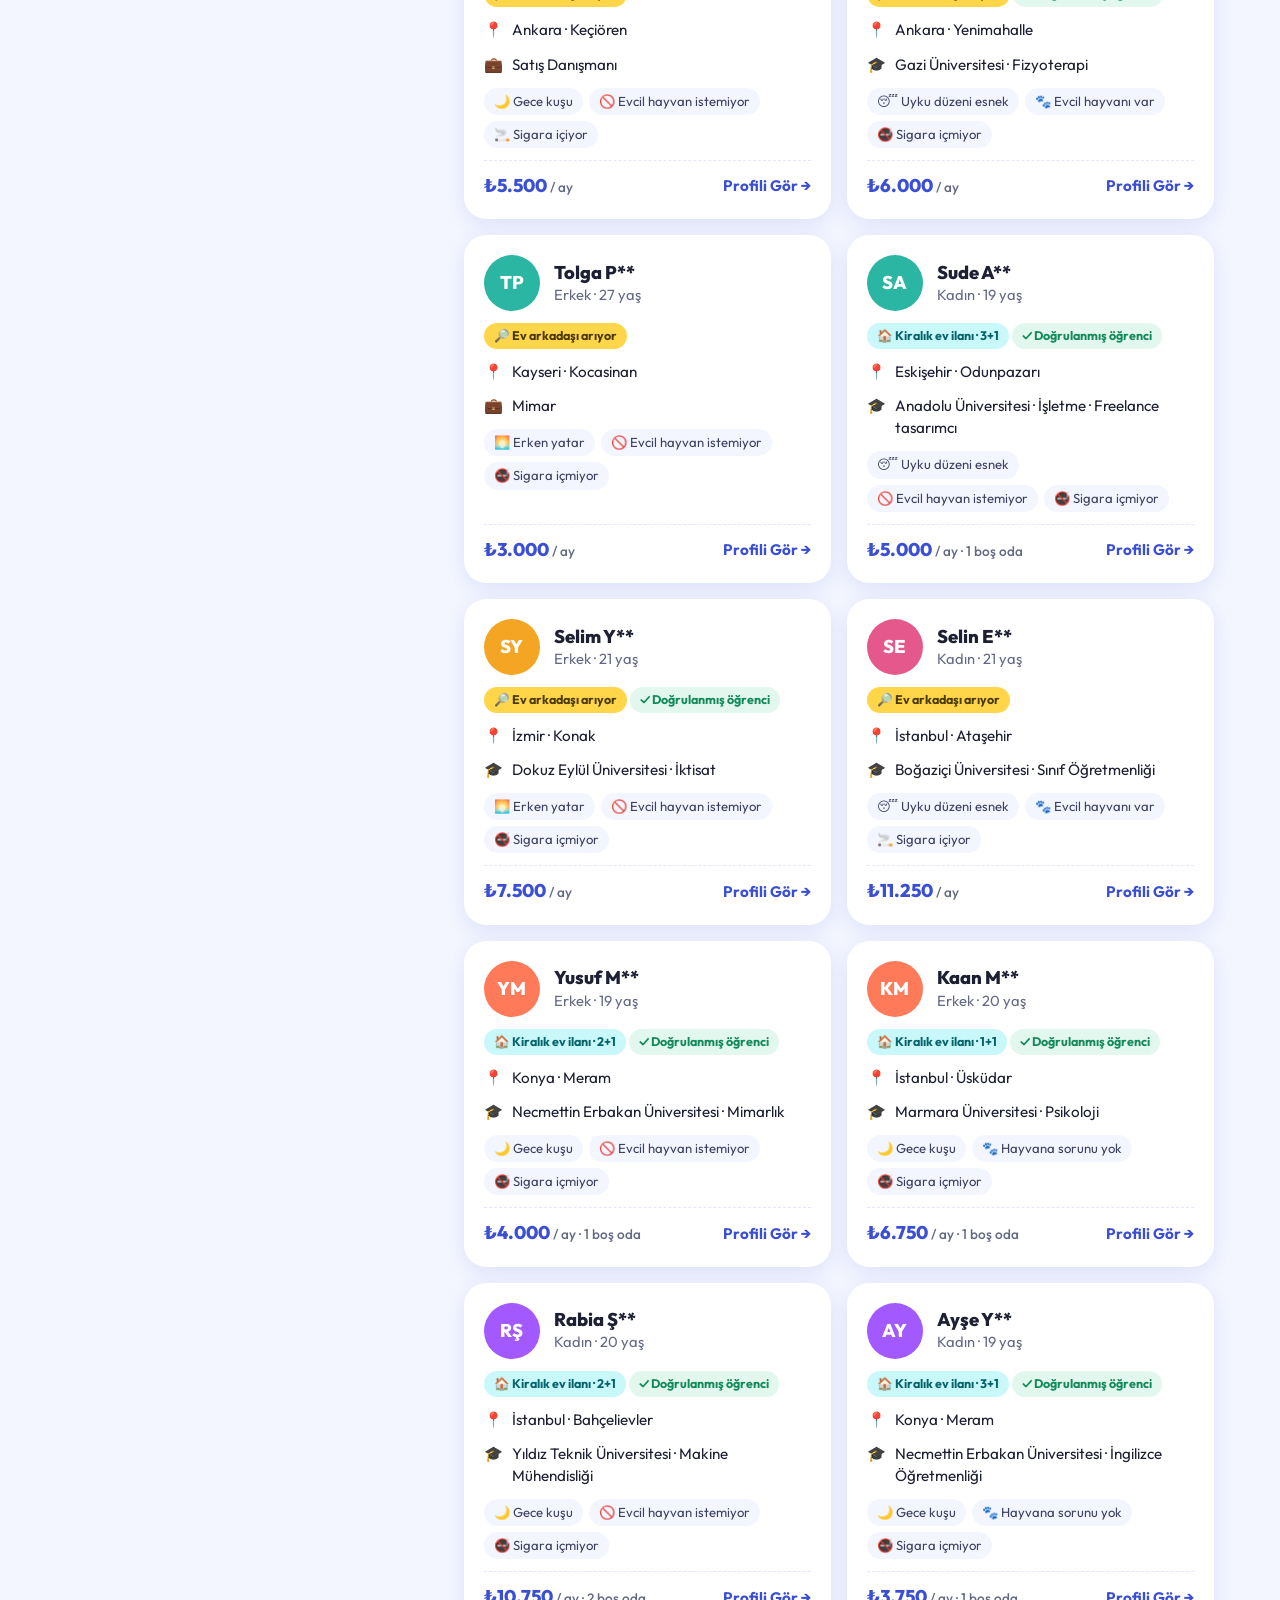
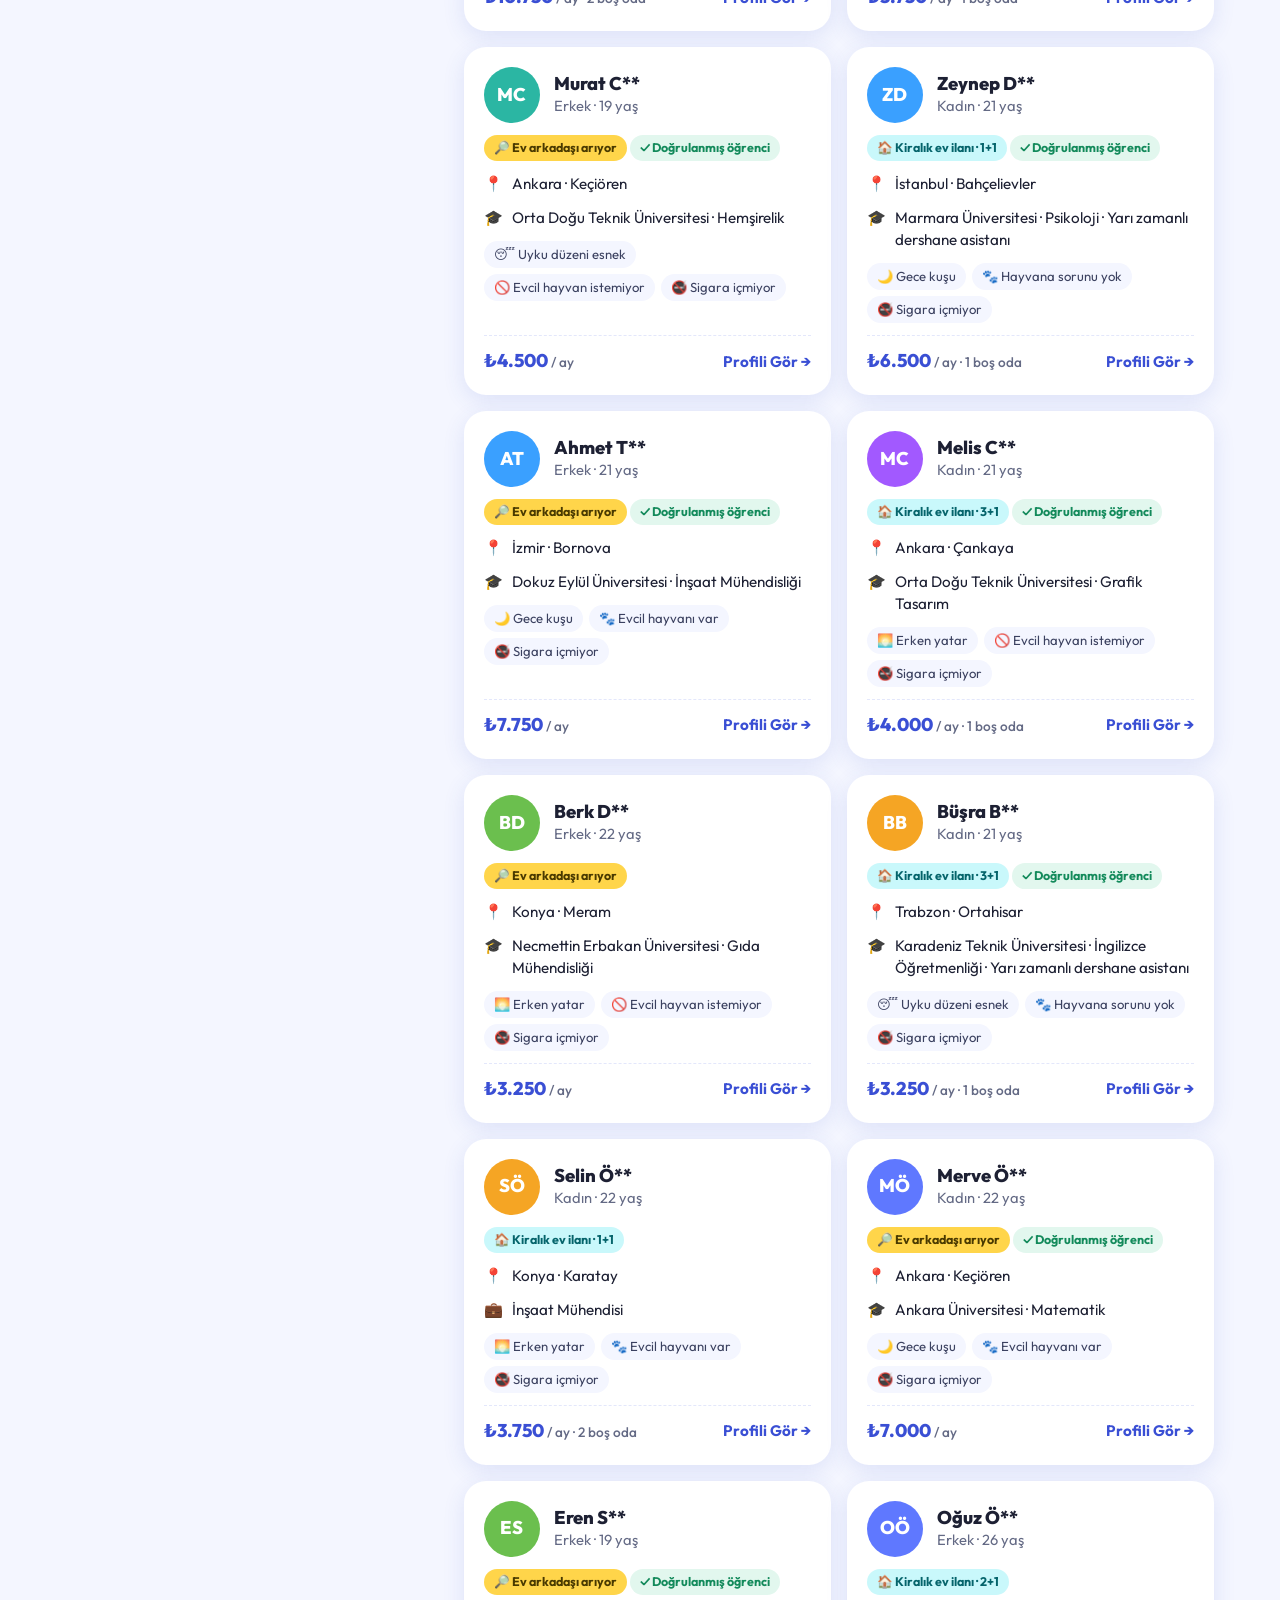
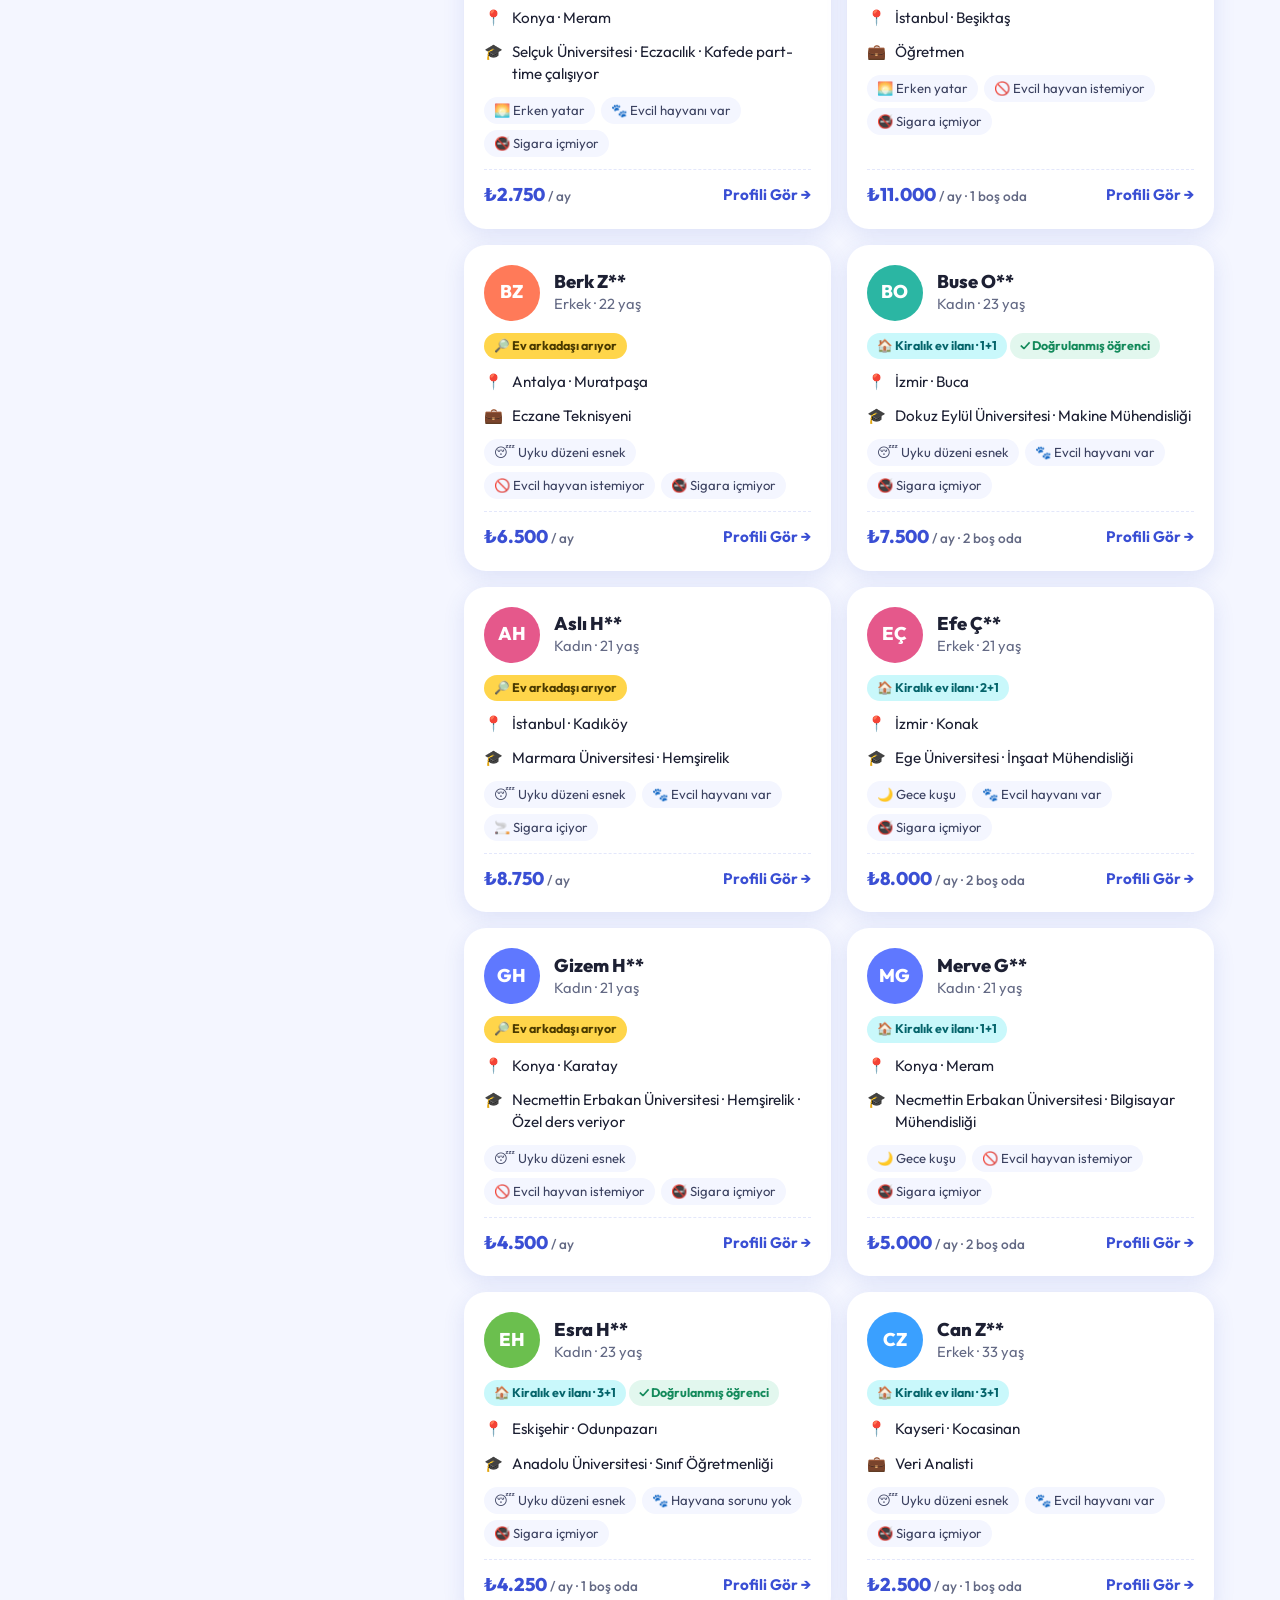
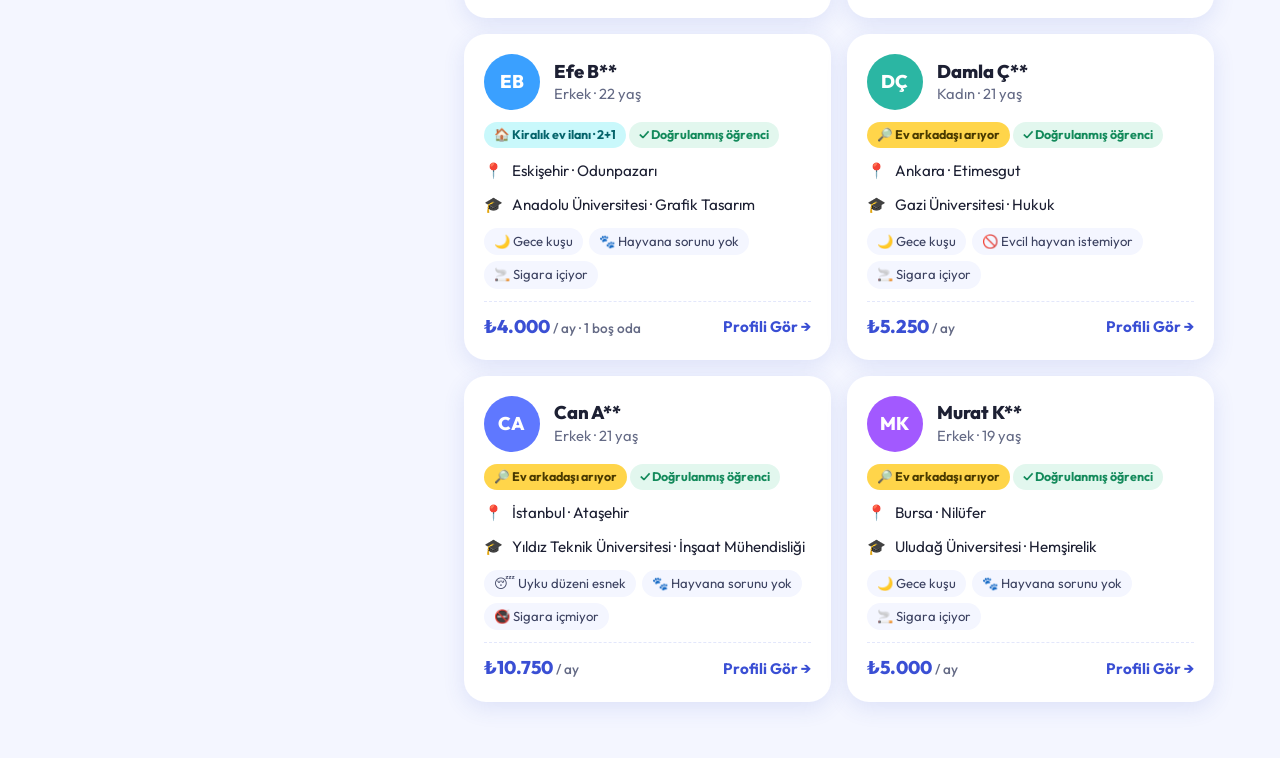
==== commit a57b2202: "Limit prototype scope to user filtering and profile view Remove login/register links, footer links a" ====
--- a/ortak-evim/index.html
+++ b/ortak-evim/index.html
@@ -23,10 +23,6 @@
       </svg>
       ORTAK EVİM
     </a>
-    <nav aria-label="Hesap">
-      <a class="hide-sm" href="#">Zaten üye misiniz? <strong>Giriş Yap</strong></a>
-      <a class="btn-pill btn-dark" href="#">👤＋ KAYIT OL</a>
-    </nav>
   </header>
 
   <section class="hero">
@@ -166,10 +162,6 @@
     </main>
   </div>
 
-  <footer class="site">
-    <p><a href="#">Hakkımızda</a><a href="#">Hizmet Şartları ve Koşulları</a><a href="#">KVKK ve Gizlilik Politikası</a><a href="#">İletişim</a></p>
-    <p>© 2023-2026 Ortakevim.com | Tüm Hakları Saklıdır.</p>
-  </footer>
 </div>
 
 <script src="assets/js/users.js"></script>
